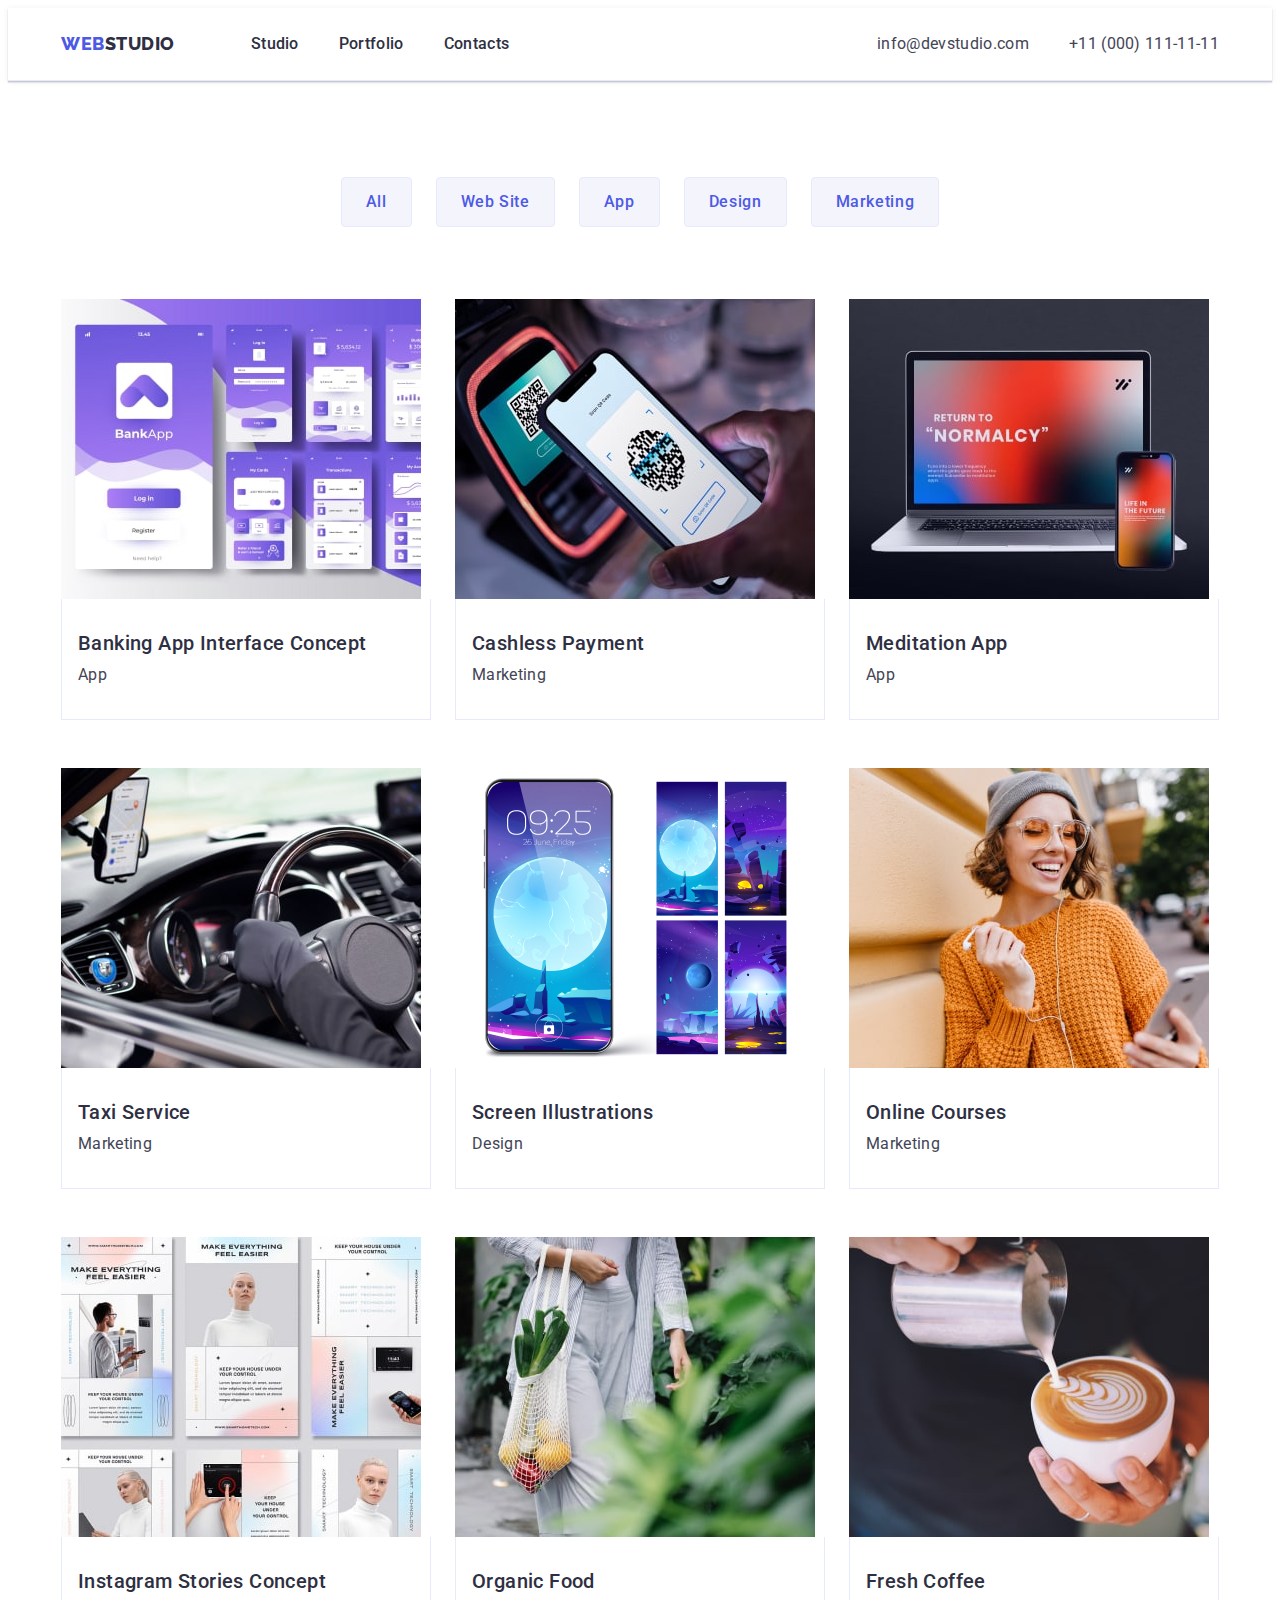
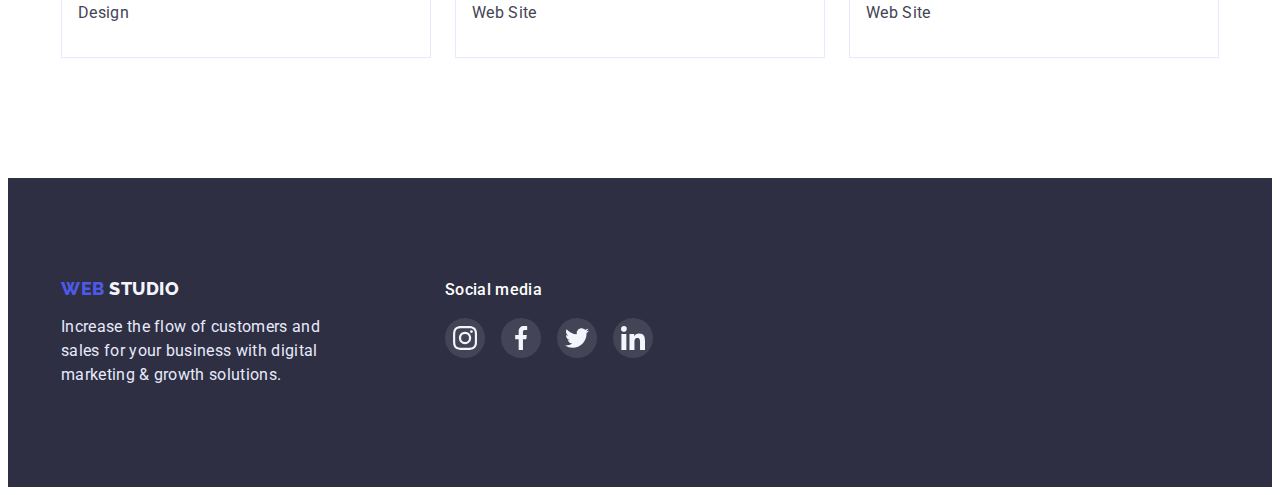
==== portfolio.html @ 8614f72d "Starts" ====
<!DOCTYPE html>
<html lang="en">
  <head>
    <meta charset="UTF-8" />
    <meta http-equiv="X-UA-Compatible" content="IE=edge" />
    <meta name="viewport" content="width=device-width, initial-scale=1.0" />
    <title>Portfolio</title>
    <link rel="preconnect" href="https://fonts.googleapis.com" />
    <link rel="preconnect" href="https://fonts.gstatic.com" crossorigin />
    <link
      href="https://fonts.googleapis.com/css2?family=Raleway:wght@800&family=Roboto:wght@400;500;700;900&display=swap"
      rel="stylesheet"
    />
    <link
      rel="stylesheet"
      href="https://cdnjs.cloudflare.com/ajax/libs/modern-normalize/1.1.0/modern-normalize.min.css"
      integrity="sha512-wpPYUAdjBVSE4KJnH1VR1HeZfpl1ub8YT/NKx4PuQ5NmX2tKuGu6U/JRp5y+Y8XG2tV+wKQpNHVUX03MfMFn9Q=="
      crossorigin="anonymous"
      referrerpolicy="no-referrer"
    />
    <link rel="stylesheet" href="./css/styles.css" />
  </head>
  <body>
    <header class="header">
      <div class="container header-container">
        <nav class="header-nav">
          <a class="header-logo link" href="./index.html"
            >Web<span class="web-logo">Studio</span></a
          >
          <ul class="header-list list">
            <li>
              <a class="header-list-item link" href="./index.html">Studio</a>
            </li>
            <li>
              <a class="header-list-item link" href="./portfolio.html"
                >Portfolio</a
              >
            </li>
            <li><a class="header-list-item link" href="">Contacts</a></li>
          </ul>
        </nav>
        <address class="header-address">
          <ul class="header-navig list">
            <li>
              <a class="header-navig-item link" href="mailto:info@devstudio.com"
                >info@devstudio.com</a
              >
            </li>
            <li>
              <a class="header-navig-item link" href="tel:+110001111111"
                >+11 (000) 111-11-11</a
              >
            </li>
          </ul>
        </address>
      </div>
    </header>
    <main>
      <section class="portfolio section">
        <div class="container">
          <h1 class="visually-hidden">Portfolio</h1>
          <ul class="portfolio-list-btn list">
            <li><button class="portfolio-btn" type="button">All</button></li>
            <li>
              <button class="portfolio-btn" type="button">Web Site</button>
            </li>
            <li><button class="portfolio-btn" type="button">App</button></li>
            <li><button class="portfolio-btn" type="button">Design</button></li>
            <li>
              <button class="portfolio-btn" type="button">Marketing</button>
            </li>
          </ul>
          <ul class="portfolio-list list">
            <li class="portfolio-list-item">
              <a class="portfolio-item link" href="">
                <div class="cards-cover">
                  <img
                    src="./images/portfolio/portfolio1.jpg"
                    alt="Banking"
                    width="360"
                    height="300"
                  />
                  <p class="card-cover-text">
                    14 Stylish and User-Friendly App Design Concepts · Task
                    Manager App · Calorie Tracker App · Exotic Fruit Ecommerce
                    App · Cloud Storage App
                  </p>
                </div>
                <div class="portfolio-item-text">
                  <h2 class="portfolio-title">Banking App Interface Concept</h2>
                  <p class="portfolio-text">App</p>
                </div>
              </a>
            </li>
            <li class="portfolio-list-item">
              <a class="portfolio-item link" href="">
                <div class="cards-cover">
                  <img
                    src="./images/portfolio/portfolio2.jpg"
                    alt="Banking"
                    width="360"
                    height="300"
                  />
                  <p class="card-cover-text">
                    14 Stylish and User-Friendly App Design Concepts · Task
                    Manager App · Calorie Tracker App · Exotic Fruit Ecommerce
                    App · Cloud Storage App
                  </p>
                </div>
                <div class="portfolio-item-text">
                  <h2 class="portfolio-title">Cashless Payment</h2>
                  <p class="portfolio-text">Marketing</p>
                </div>
              </a>
            </li>
            <li class="portfolio-list-item">
              <a class="portfolio-item link" href="">
                <div class="cards-cover">
                  <img
                    src="./images/portfolio/portfolio3.jpg"
                    alt="Banking"
                    width="360"
                    height="300"
                  />
                  <p class="card-cover-text">
                    14 Stylish and User-Friendly App Design Concepts · Task
                    Manager App · Calorie Tracker App · Exotic Fruit Ecommerce
                    App · Cloud Storage App
                  </p>
                </div>
                <div class="portfolio-item-text">
                  <h2 class="portfolio-title">Meditation App</h2>
                  <p class="portfolio-text">App</p>
                </div>
              </a>
            </li>
            <li class="portfolio-list-item">
              <a class="portfolio-item link" href="">
                <div class="cards-cover">
                  <img
                    src="./images/portfolio/portfolio4.jpg"
                    alt="Banking"
                    width="360"
                    height="300"
                  />
                  <p class="card-cover-text">
                    14 Stylish and User-Friendly App Design Concepts · Task
                    Manager App · Calorie Tracker App · Exotic Fruit Ecommerce
                    App · Cloud Storage App
                  </p>
                </div>
                <div class="portfolio-item-text">
                  <h2 class="portfolio-title">Taxi Service</h2>
                  <p class="portfolio-text">Marketing</p>
                </div>
              </a>
            </li>
            <li class="portfolio-list-item">
              <a class="portfolio-item link" href="">
                <div class="cards-cover">
                  <img
                    src="./images/portfolio/portfolio5.jpg"
                    alt="Banking"
                    width="360"
                    height="300"
                  />
                  <p class="card-cover-text">
                    14 Stylish and User-Friendly App Design Concepts · Task
                    Manager App · Calorie Tracker App · Exotic Fruit Ecommerce
                    App · Cloud Storage App
                  </p>
                </div>
                <div class="portfolio-item-text">
                  <h2 class="portfolio-title">Screen Illustrations</h2>
                  <p class="portfolio-text">Design</p>
                </div>
              </a>
            </li>
            <li class="portfolio-list-item">
              <a class="portfolio-item link" href="">
                <div class="cards-cover">
                  <img
                    src="./images/portfolio/portfolio6.jpg"
                    alt="Banking"
                    width="360"
                    height="300"
                  />
                  <p class="card-cover-text">
                    14 Stylish and User-Friendly App Design Concepts · Task
                    Manager App · Calorie Tracker App · Exotic Fruit Ecommerce
                    App · Cloud Storage App
                  </p>
                </div>
                <div class="portfolio-item-text">
                  <h2 class="portfolio-title">Online Courses</h2>
                  <p class="portfolio-text">Marketing</p>
                </div>
              </a>
            </li>
            <li class="portfolio-list-item">
              <a class="portfolio-item link" href="">
                <div class="cards-cover">
                  <img
                    src="./images/portfolio/portfolio7.jpg"
                    alt="Banking"
                    width="360"
                    height="300"
                  />
                  <p class="card-cover-text">
                    14 Stylish and User-Friendly App Design Concepts · Task
                    Manager App · Calorie Tracker App · Exotic Fruit Ecommerce
                    App · Cloud Storage App
                  </p>
                </div>
                <div class="portfolio-item-text">
                  <h2 class="portfolio-title">Instagram Stories Concept</h2>
                  <p class="portfolio-text">Design</p>
                </div>
              </a>
            </li>
            <li class="portfolio-list-item">
              <a class="portfolio-item link" href="">
                <div class="cards-cover">
                  <img
                    src="./images/portfolio/portfolio8.jpg"
                    alt="Banking"
                    width="360"
                    height="300"
                  />
                  <p class="card-cover-text">
                    14 Stylish and User-Friendly App Design Concepts · Task
                    Manager App · Calorie Tracker App · Exotic Fruit Ecommerce
                    App · Cloud Storage App
                  </p>
                </div>
                <div class="portfolio-item-text">
                  <h2 class="portfolio-title">Organic Food</h2>
                  <p class="portfolio-text">Web Site</p>
                </div>
              </a>
            </li>
            <li class="portfolio-list-item">
              <a class="portfolio-item link" href="">
                <div class="cards-cover">
                  <img
                    src="./images/portfolio/portfolio9.jpg"
                    alt="Banking"
                    width="360"
                    height="300"
                  />
                  <p class="card-cover-text">
                    14 Stylish and User-Friendly App Design Concepts · Task
                    Manager App · Calorie Tracker App · Exotic Fruit Ecommerce
                    App · Cloud Storage App
                  </p>
                </div>
                <div class="portfolio-item-text">
                  <h2 class="portfolio-title">Fresh Coffee</h2>
                  <p class="portfolio-text">Web Site</p>
                </div>
              </a>
            </li>
          </ul>
        </div>
      </section>
    </main>
    <footer class="footer">
      <div class="container container-footer">
        <div class="footer-container-about">
          <a class="footer-logo link" href="./index.html"
            >Web <span class="footer-logo-item">Studio</span></a
          >
          <p class="footer-text">
            Increase the flow of customers and sales for your business with
            digital marketing & growth solutions.
          </p>
        </div>
        <div class="soc-media">
          <h3 class="media">Social media</h3>
          <ul class="footer-soc-list list">
            <li class="footer-soc-item">
              <a class="footer-soc-link link" href=""
                ><svg width="24" height="24" class="footer-soc-icon">
                  <use
                    href="./images/social/icons.svg#icon-instagram"
                  ></use></svg
              ></a>
            </li>
            <li class="footer-soc-item">
              <a class="footer-soc-link link" href=""
                ><svg width="24" height="24" class="footer-soc-icon">
                  <use
                    href="./images/social/icons.svg#icon-facebook"
                  ></use></svg
              ></a>
            </li>
            <li class="footer-soc-item">
              <a class="footer-soc-link link" href=""
                ><svg width="24" height="24" class="footer-soc-icon">
                  <use href="./images/social/icons.svg#icon-twitter"></use></svg
              ></a>
            </li>
            <li class="footer-soc-item">
              <a class="footer-soc-link link" href=""
                ><svg width="24" height="24" class="footer-soc-icon">
                  <use
                    href="./images/social/icons.svg#icon-linkedin"
                  ></use></svg
              ></a>
            </li>
          </ul>
        </div>
      </div>
    </footer>
  </body>
</html>
---- css/styles.css ----
:root {
  --color-iris: #4d5ae5;
  --color-ocean: #404bbf;
  --color-navy-blue: #2e2f42;
  --color-green: #31d0aa;
  --color-slate: #434455;
  --color-light-slate: #8e8f99;
  --color-cornflower: #e7e9fc;
  --color-cloud: #f4f4fd;
  --color-navy-blue-modal: #2e2f42;
  --color-grey: #2e2f42;
  --color-white: #ffffff;
}

p,
h1,
h2,
h3,
h4,
h5,
h6 {
  margin: 0;
}

ul {
  padding-left: 0;
  margin: 0;
}

button {
  cursor: pointer;
}

.section {
  padding-bottom: 120px;
  padding-top: 120px;
}

address {
  font-style: normal;
}

.container {
  width: 1158px;
  padding: 0 15px;
  margin: 0 auto;
}
body {
  font-family: "Roboto", sans-serif;
  color: var(--color-slate);
}

img {
  display: block;
  max-width: 100%;
  height: auto;
}

/* !----------Header---------- */

.header {
  border-bottom: 1px solid var(--color-cornflower);
  background-color: var(--color-white);
  box-shadow: 0px 2px 1px rgba(46, 47, 66, 0.08),
    0px 1px 1px rgba(46, 47, 66, 0.16), 0px 1px 6px rgba(46, 47, 66, 0.08);
}

.header-container {
  display: flex;
  align-items: center;
  justify-content: space-between;
}
.header-nav {
  display: flex;
  align-items: center;
  justify-content: space-between;
}
.header-logo {
  display: inline-block;
  font-family: "Raleway", sans-serif;
  font-style: normal;
  font-weight: 800;
  font-size: 18px;
  line-height: 1.17;
  letter-spacing: 0.03em;
  color: var(--color-iris);
  text-transform: uppercase;
}
.web-logo {
  font-family: "Raleway", sans-serif;
  font-style: normal;
  font-weight: 800;
  font-size: 18px;
  line-height: 1.17;
  letter-spacing: 0.03em;
  color: var(--color-navy-blue);
}

.header-list {
  display: flex;
  align-items: center;
  gap: 40px;
  padding: 0;
  margin-left: 76px;
}
.list {
  list-style: none;
}
.link {
  text-decoration: none;
}
.header-list-item {
  display: block;
  font-weight: 500;
  font-size: 16px;
  line-height: 1.5;
  letter-spacing: 0.02em;
  color: var(--color-navy-blue);
  margin: 24px 0;
  transition-property: color;
  transition-duration: 250ms;
  transition-timing-function: cubic-bezier(0.4, 0, 0.2, 1);
}
.header-list-item:hover,
.header-list-item:focus {
  color: var(--color-ocean);
}

.header-navig {
  display: flex;
  gap: 40px;
  justify-content: center;
  margin-left: auto;
}

.header-navig-item {
  display: block;
  font-style: normal;
  font-size: 16px;
  line-height: 1.5;
  letter-spacing: 0.02em;
  color: var(--color-slate);
  margin: 24px 0;
  transition-property: color;
  transition-duration: 250ms;
  transition-timing-function: cubic-bezier(0.4, 0, 0.2, 1);
}

.header-navig-item:hover,
.header-navig-item:focus {
  color: var(--color-ocean);
}
.header-address {
}

/* !----------Caption---------- */

.caption {
  background-color: var(--color-navy-blue);
  background-image: linear-gradient(
      rgba(46, 47, 66, 0.7),
      rgba(46, 47, 66, 0.7)
    ),
    url(../images/people-office.jpg);
  background-repeat: no-repeat;
  background-position: center;
  margin: 0 auto;
  max-width: 1440px;
  padding: 188px 0;
}
.caption-container {
}

.caption-text {
  font-weight: 700;
  font-size: 56px;
  line-height: 1.07;
  letter-spacing: 0.02em;
  text-align: center;
  color: var(--color-white);
  margin: 0 auto;
  max-width: 496px;
}

.caption-btn {
  font-family: "Roboto", sans-serif;
  cursor: pointer;
  font-weight: 500;
  font-size: 16px;
  line-height: 1.5;
  letter-spacing: 0.04em;
  color: var(--color-white);
  background-color: var(--color-iris);
  display: block;
  margin: 0 auto;
  margin-top: 48px;
  min-width: 169px;
  box-shadow: 0px 4px 4px rgba(0, 0, 0, 0.15);
  border: 0;
  border-radius: 4px;
  padding: 16px 32px;
  transition-property: background-color;
  transition-duration: 250ms;
  transition-timing-function: cubic-bezier(0.4, 0, 0.2, 1);
}

.caption-btn:hover,
.caption-btn:focus {
  background-color: var(--color-ocean);
}

/* !----------HERO---------- */

.hero {
  padding-bottom: 60px;
}
.hero-text-none {
}
.visually-hidden {
  position: absolute;
  width: 1px;
  height: 1px;
  margin: -1px;
  border: 0;
  padding: 0;
  white-space: nowrap;
  clip-path: inset(100%);
  clip: rect(0 0 0 0);
  overflow: hidden;
}
.hero-list {
  display: flex;
  flex-wrap: wrap;
  gap: 24px;
}
.hero-list-item {
  flex-basis: calc((100% - 72px) / 4);
}

.hero-icon {
  display: flex;
  align-items: center;
  justify-content: center;
}
.hero-title {
  font-weight: 500;
  font-size: 20px;
  line-height: 1.2;
  letter-spacing: 0.02em;
  color: var(--color-navy-blue);
  margin-bottom: 8px;
}
.hero-text {
  font-size: 16px;
  line-height: 1.5;
  letter-spacing: 0.02em;
  color: var(--color-slate);
}

.hero-icon {
  width: 264px;
  height: 112px;
  background-color: var(--color-cloud);
  border-radius: 4px;
  margin-bottom: 8px;
}
/* ! -----------DOING------------ */
.doing {
  padding-top: 60px;
}
.doing-title {
  font-weight: 700;
  font-size: 36px;
  line-height: 1.11;
  letter-spacing: 0.02em;
  text-align: center;
  text-transform: capitalize;
  color: var(--color-navy-blue);
  margin-bottom: 72px;
}
.doing-list {
  display: flex;
  gap: 24px;
}
.list {
}
.doing-list-item {
  flex-basis: calc((100% - 48px) / 3);
}

/* !---------------TEAM---------------- */

.team {
  background-color: var(--color-cloud);
}
.container-team {
}
.team-title {
  font-weight: 700;
  font-size: 36px;
  line-height: 1.11;
  letter-spacing: 0.02em;
  text-align: center;
  text-transform: capitalize;
  color: var(--color-navy-blue);
  margin-bottom: 72px;
}
.team-list {
  display: flex;
  flex-wrap: wrap;
  justify-content: center;
  gap: 24px;
}

.team-list-text {
  padding: 32px 0;
}

.team-item {
  background-color: var(--color-white);
  text-align: center;
  flex-basis: calc((100% - 72px) / 4);
  box-shadow: 0px 1px 6px rgba(46, 47, 66, 0.08),
    0px 1px 1px rgba(46, 47, 66, 0.16), 0px 2px 1px rgba(46, 47, 66, 0.08);
  border-radius: 0px 0px 4px 4px;
}
.team-name {
  font-weight: 500;
  font-size: 20px;
  line-height: 1.2;
  letter-spacing: 0.02em;
  color: var(--color-navy-blue);
  margin-bottom: 8px;
}
.team-prof {
  font-size: 16px;
  line-height: 1.5;
  letter-spacing: 0.02em;
  color: var(--color-slate);
  margin-bottom: 8px;
}

.team-soc-list {
  display: flex;
  justify-content: center;
  gap: 24px;
}
.team-soc-item {
  width: 40px;
  height: 40px;
}
.team-soc-link {
  width: 100%;
  height: 100%;
  border-radius: 50%;
  background-color: var(--color-iris);
  display: flex;
  align-items: center;
  justify-content: center;
  transition-property: background-color;
  transition-duration: 250ms;
  transition-timing-function: cubic-bezier(0.4, 0, 0.2, 1);
}
.team-soc-link:hover,
.team-soc-link:focus {
  background-color: var(--color-ocean);
}
/* ! -----------CUSTOMERS------------ */

.customers {
  padding-top: 120px;
  padding-bottom: 120px;
}
.customers-title {
  font-weight: 700;
  font-size: 36px;
  line-height: 1.11;
  text-align: center;
  letter-spacing: 0.02em;
  text-transform: capitalize;
  color: var(--color-navy-blue);
  margin-bottom: 72px;
}
.customers-list {
  display: flex;
  flex-wrap: wrap;
  justify-content: center;
  gap: 24px;
}

.customers-item {
  width: 168px;
  height: 88px;
  flex-basis: calc((100% - 120px) / 6);
}
.customers-link {
  display: flex;
  align-items: center;
  justify-content: center;
  width: 100%;
  height: 100%;
  border: 1px solid var(--color-light-slate);
  border-radius: 4px;
  color: var(--color-light-slate);
  transition-property: border, fill;
  transition-duration: 250ms;
  transition-timing-function: cubic-bezier(0.4, 0, 0.2, 1);
}

.customers-icon {
  fill: var(--color-light-slate);
  transition-property: fill;
  transition-duration: 250ms;
  transition-timing-function: cubic-bezier(0.4, 0, 0.2, 1);
}

.customers-link:hover,
.customers-link:focus {
  border: 1px solid var(--color-ocean);
}

.customers-link:hover .customers-icon,
.customers-link:focus .customers-icon {
  fill: var(--color-ocean);
}

/* !------------FOOTER-------------- */

.footer {
  background-color: var(--color-navy-blue);
  padding: 100px 0;
}

.footer-logo {
  font-family: "Raleway", sans-serif;
  font-weight: 800;
  font-size: 18px;
  line-height: 1.17;
  letter-spacing: 0.03em;
  text-transform: uppercase;
  color: var(--color-iris);
}
.footer-logo-item {
  font-family: "Raleway" sans-serif;
  font-weight: 800;
  font-size: 18px;
  line-height: 1.17;
  letter-spacing: 0.03em;
  color: var(--color-cloud);
}

.footer-text {
  font-size: 16px;
  line-height: 1.5;
  letter-spacing: 0.02em;
  color: var(--color-cornflower);
  margin-top: 16px;
  max-width: 264px;
}

.container-footer {
  display: flex;
  align-items: baseline;
}
.soc-media {
  margin-left: 120px;
}
.media {
  font-weight: 500;
  font-size: 16px;
  line-height: 1.5;
  letter-spacing: 0.02em;
  color: var(--color-white);
  margin-bottom: 16px;
}
.footer-soc-list {
  display: flex;
  justify-content: center;
  gap: 16px;
}
.footer-soc-item {
  width: 40px;
  height: 40px;
}
.footer-soc-link {
  width: 100%;
  height: 100%;
  border-radius: 50%;
  background-color: rgba(255, 255, 255, 0.1);
  display: flex;
  align-items: center;
  justify-content: center;
  transition-property: background-color;
  transition-duration: 250ms;
  transition-timing-function: cubic-bezier(0.4, 0, 0.2, 1);
}
.footer-soc-link:hover,
.footer-soc-link:focus {
  background-color: var(--color-green);
}
.footer-soc-icon {
}
/* !-----------------PORTFOLOI---------------------- */

.portfolio {
  padding-top: 96px;
}
.portfolio-list-btn {
  display: flex;
  gap: 24px;
  justify-content: center;
  margin-bottom: 72px;
  text-align: center;
}
.portfolio-btn {
  font-family: "Roboto", sans-serif;
  cursor: pointer;
  font-weight: 500;
  font-size: 16px;
  line-height: 1.5;
  letter-spacing: 0.04em;
  color: var(--color-iris);
  background-color: var(--color-cloud);
  border: 1px solid var(--color-cornflower);
  border-radius: 4px;
  padding: 12px 24px;
  transition-property: color, background-color, box-shadow, border-radius;
  transition-duration: 250ms;
  transition-timing-function: cubic-bezier(0.4, 0, 0.2, 1);
}

.portfolio-btn:hover,
.portfolio-btn:focus {
  color: var(--color-white);
  background-color: var(--color-ocean);
  box-shadow: 0px 3px 1px rgba(0, 0, 0, 0.1), 0px 2px 1px rgba(0, 0, 0, 0.08),
    0px 2px 2px rgba(0, 0, 0, 0.12);
  border-radius: 4px;
}
.portfolio-list {
  display: flex;
  flex-wrap: wrap;
  gap: 48px 24px;
}
.portfolio-list-item {
  flex-basis: calc((100% - 48px) / 3);
  background-color: var(--color-white);
}
.portfolio-item {
  display: block;
  transition-property: box-shadow;
  transition-duration: 250ms;
  transition-timing-function: cubic-bezier(0.4, 0, 0.2, 1);
}

.portfolio-item:hover,
.portfolio-item:focus {
  box-shadow: 0px 1px 6px rgba(46, 47, 66, 0.08),
    0px 1px 1px rgba(46, 47, 66, 0.16), 0px 2px 1px rgba(46, 47, 66, 0.08);
}

.portfolio-item-text {
  border: 1px solid var(--color-cornflower);
  border-top: none;
  padding: 32px 16px;
}

.portfolio-title {
  font-weight: 500;
  font-size: 20px;
  line-height: 1.2;
  letter-spacing: 0.02em;
  color: var(--color-navy-blue);
  margin-bottom: 8px;
}
.portfolio-text {
  font-size: 16px;
  line-height: 1.5;
  letter-spacing: 0.02em;
  color: var(--color-slate);
}

.cards-cover {
  position: relative;
  overflow: hidden;
}

.card-cover-text {
  position: absolute;
  top: 0;
  font-weight: 400;
  font-size: 16px;
  line-height: 1.5;
  letter-spacing: 0.02em;
  color: var(--color-cloud);
  background-color: var(--color-iris);
  padding: 40px 32px;
  height: 100%;
  transform: translateY(100%);
  transition-property: transform;
  transition-duration: 250ms;
  transition-timing-function: cubic-bezier(0.4, 0, 0.2, 1);
}

.portfolio-list-item:hover .card-cover-text {
  transform: translateY(0);
}

.backdrop {
  position: fixed;
  top: 0;
  width: 100%;
  height: 100%;
  background-color: rgba(46, 47, 66, 0.4);
  transition: opacity 250ms cubic-bezier(0.4, 0, 0.2, 1),
    visibility 250ms cubic-bezier(0.4, 0, 0.2, 1);
}
.modal {
  width: 408px;
  min-height: 576px;
  background-color: #fcfcfc;
  border-radius: 4px;
  position: absolute;
  padding: 24px;
  top: 50%;
  left: 50%;
  transform: translate(-50%, -50%) scale(1);
  transition: transform 250ms cubic-bezier(0.4, 0, 0.2, 1);
}

.backdrop.is-hidden .modal {
  transform: translate(-50%, -50%) scale(0.2);
}

.modal-btn {
  display: flex;
  margin-left: auto;
  justify-content: center;
  align-items: center;
  width: 24px;
  height: 24px;
  border-radius: 50%;
  background-color: var(--color-cornflower);
  border: 1px solid rgba(0, 0, 0, 0.1);
  transition: 250ms cubic-bezier(0.4, 0, 0.2, 1);
}

.modal-btn:hover,
.modal-btn:focus {
  background-color: var(--color-ocean);
}

.close-x {
  transition: fill 250ms cubic-bezier(0.4, 0, 0.2, 1);
}

.modal-btn:hover .close-x,
.modal-btn:focus .close-x {
  fill: var(--color-white);
}
.is-hidden {
  opacity: 0;
  visibility: hidden;
  pointer-events: none;
}

.no-scroll {
  overflow: hidden;
}
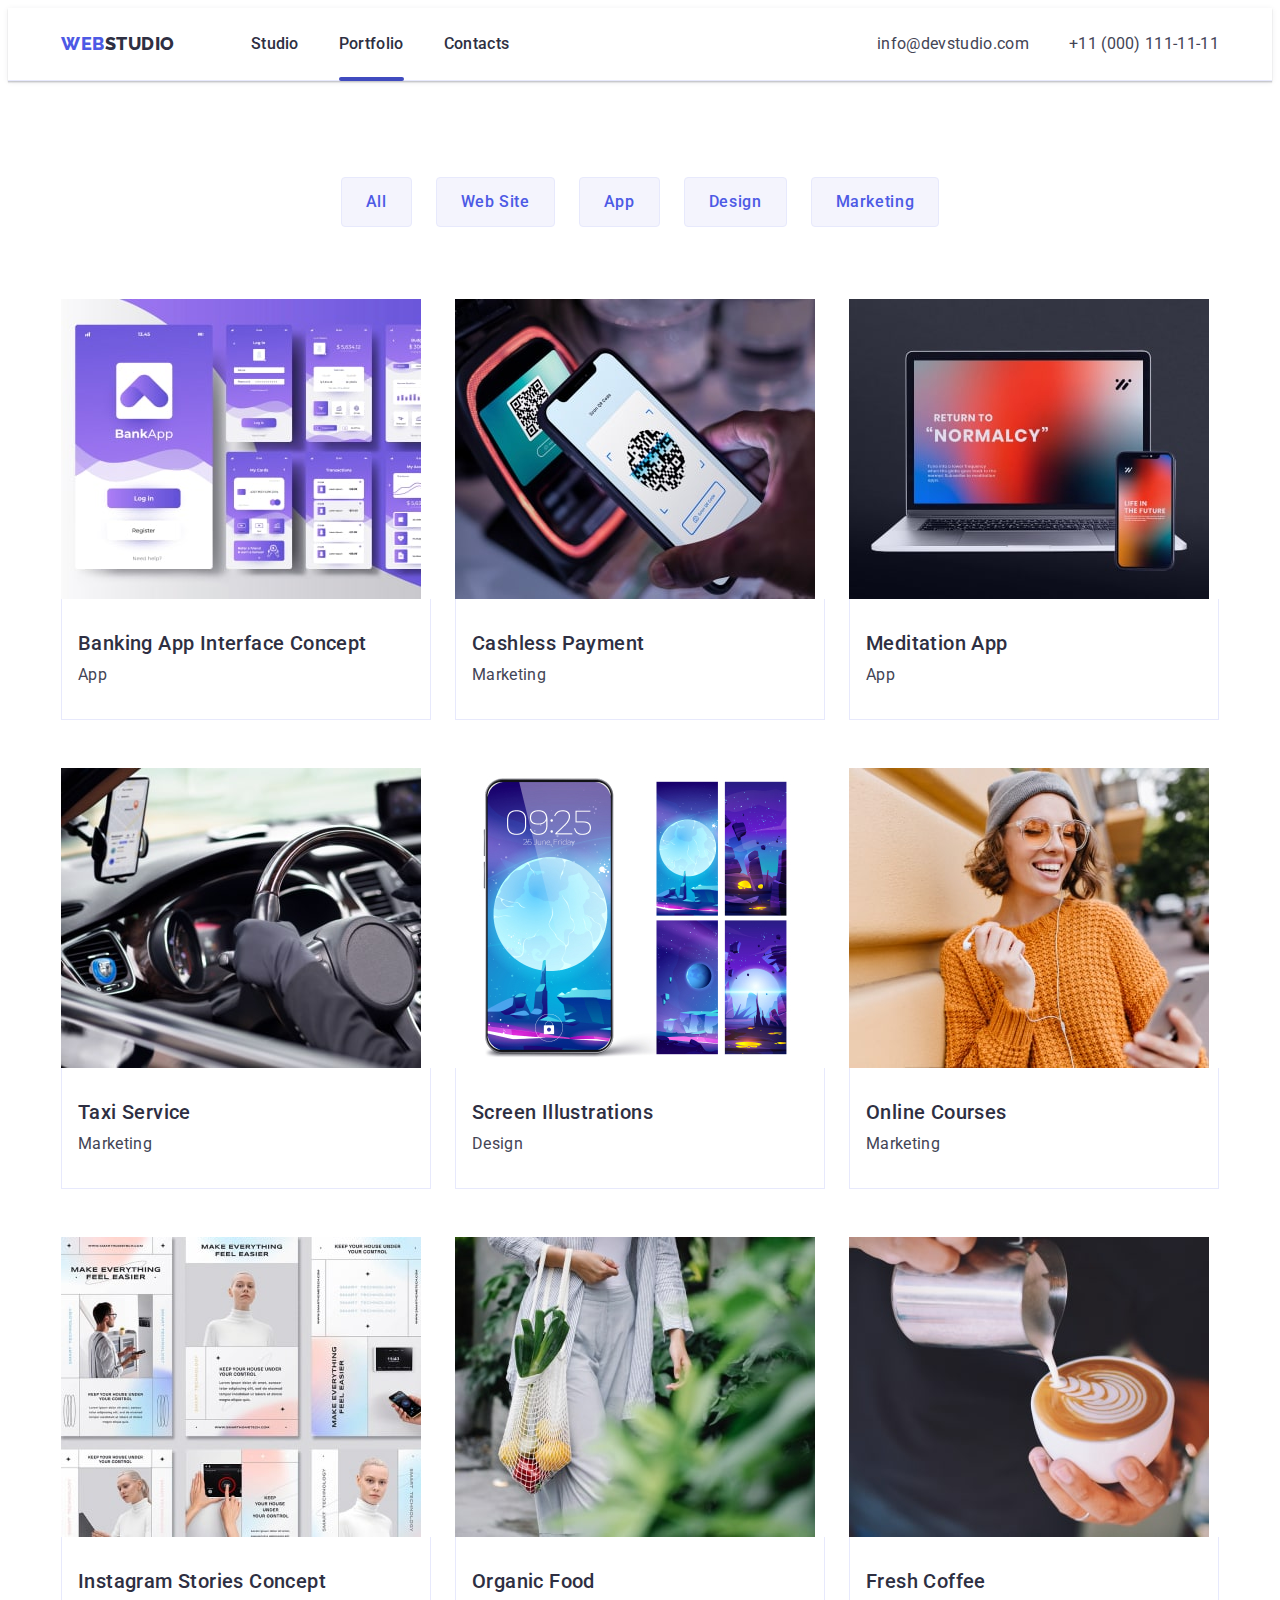
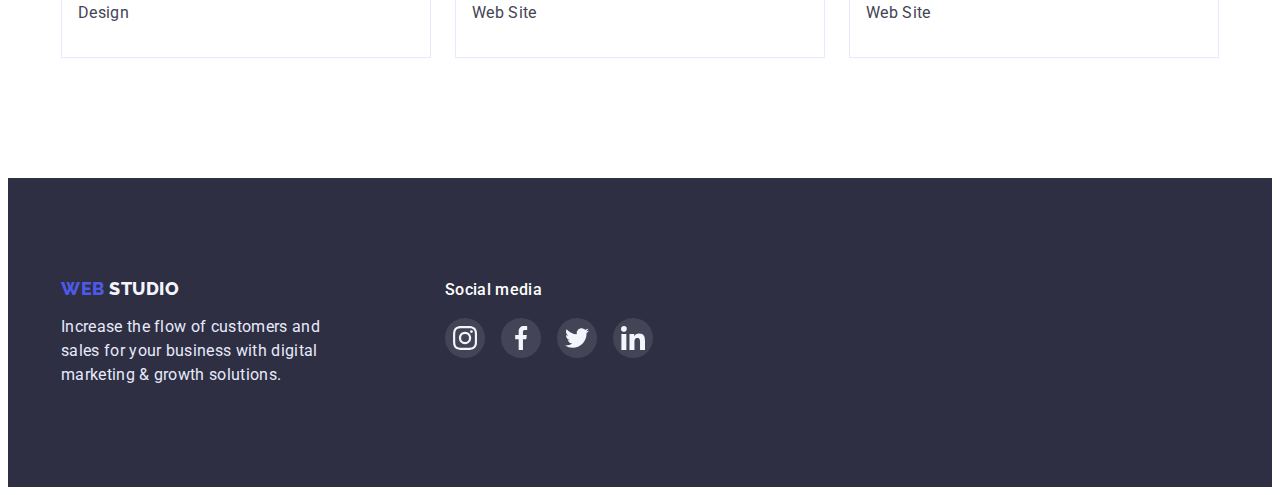
==== commit ce656cfd: "Finish" ====
--- a/portfolio.html
+++ b/portfolio.html
@@ -32,7 +32,7 @@
               <a class="header-list-item link" href="./index.html">Studio</a>
             </li>
             <li>
-              <a class="header-list-item link" href="./portfolio.html"
+              <a class="header-list-item current link" href="./portfolio.html"
                 >Portfolio</a
               >
             </li>
--- a/css/styles.css
+++ b/css/styles.css
@@ -120,10 +120,25 @@
   transition-property: color;
   transition-duration: 250ms;
   transition-timing-function: cubic-bezier(0.4, 0, 0.2, 1);
+  position: relative;
 }
 .header-list-item:hover,
 .header-list-item:focus {
   color: var(--color-ocean);
+}
+
+
+.current::after {
+  content: "";
+  position: absolute;
+  left: 0;
+  display: block;
+  width: 100%;
+  top: 45px;
+  height: 4px;
+  background: #404bbf;
+  border-radius: 2px;
+  transition: color 250ms cubic-bezier(0.4, 0, 0.2, 1);
 }
 
 .header-navig {
